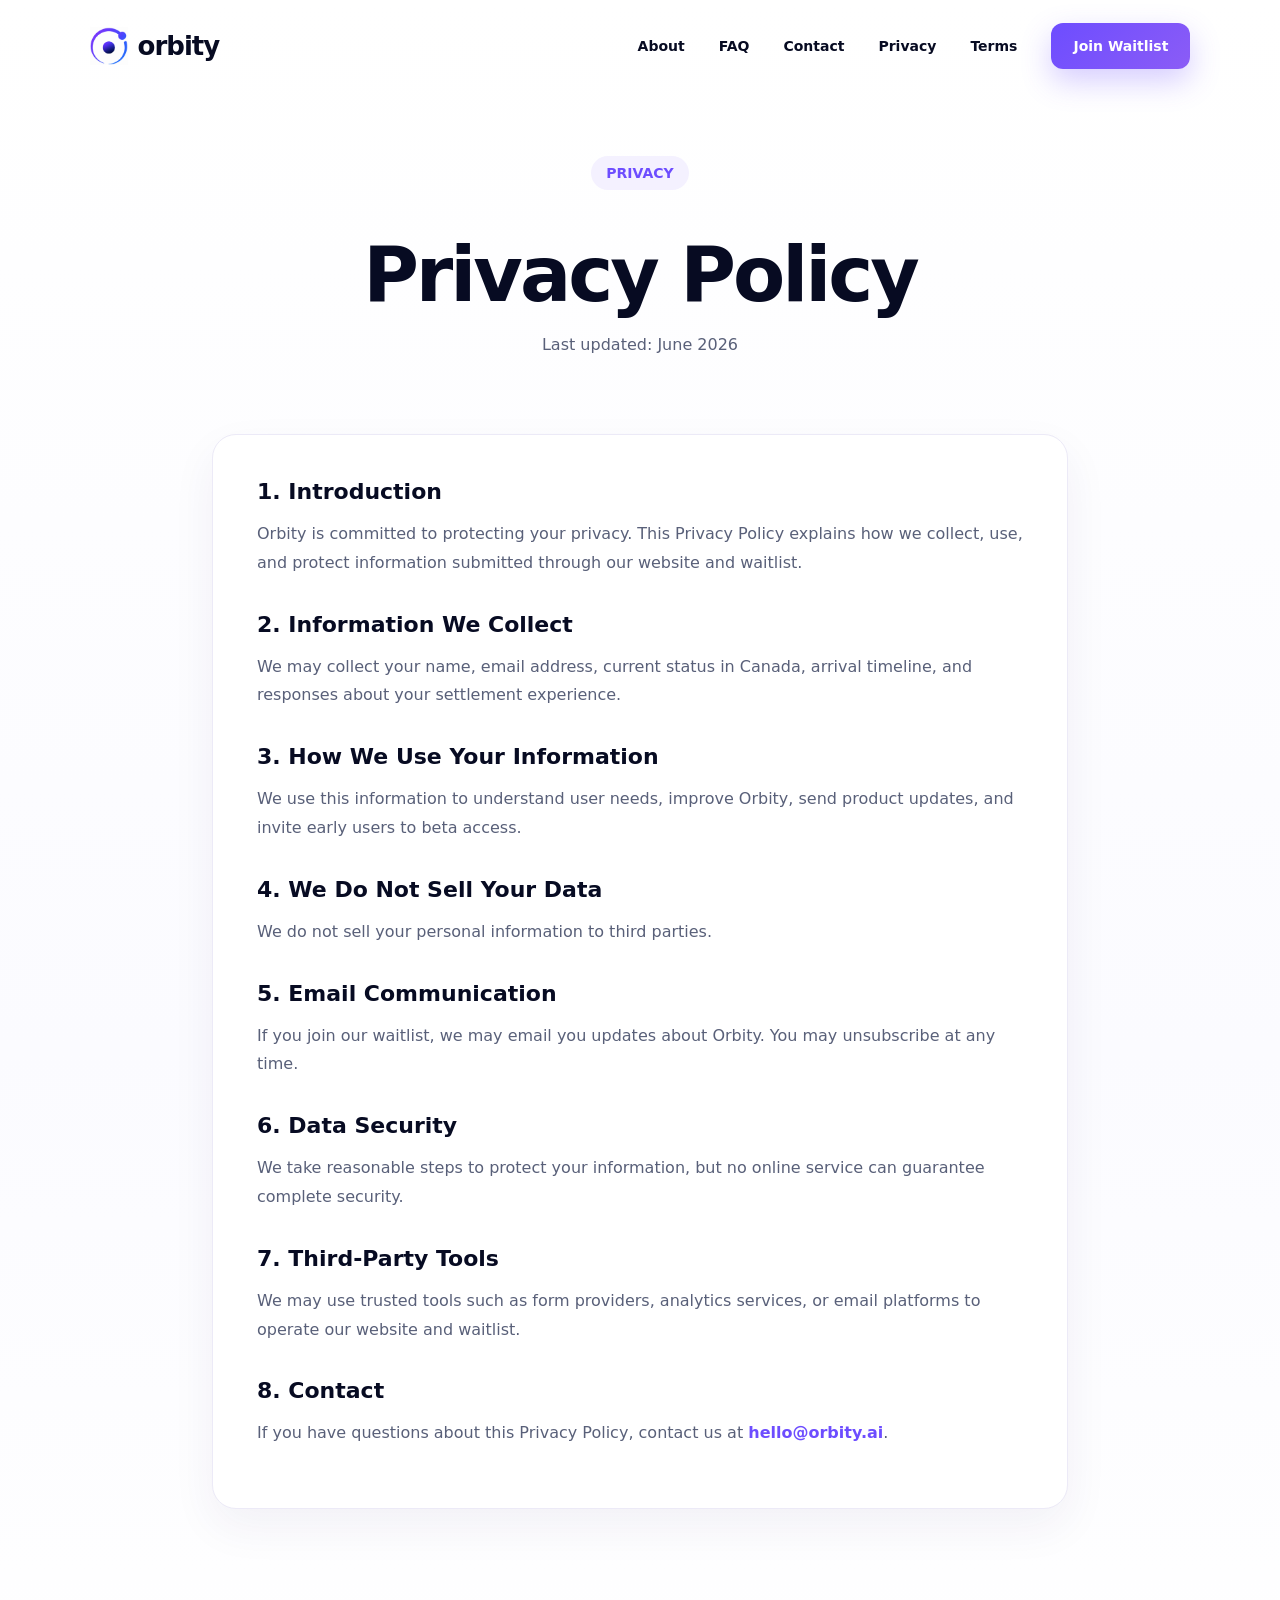
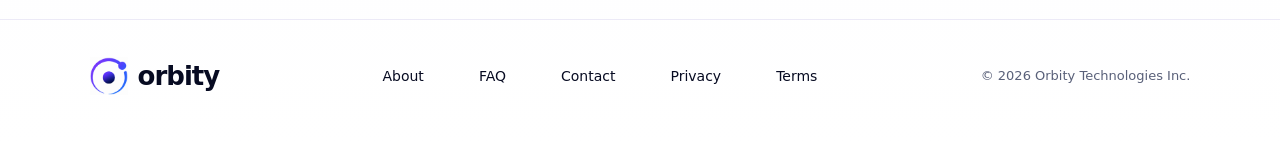
==== privacy.html @ 98863993 "Initial Orbity website" ====
<!doctype html>
<html lang="en">
<head>
  <meta charset="UTF-8" />
  <meta name="viewport" content="width=device-width, initial-scale=1.0" />
  <title>Privacy Policy | Orbity</title>
  <link rel="preconnect" href="https://fonts.googleapis.com">
  <link rel="stylesheet" href="styles.css" />
</head>

<body>
  <header class="nav">
    <a class="brand" href="index.html">
      <img src="images/logo-only.png" alt="Orbity Logo" class="logo-icon">
      <span>orbity</span>
    </a>

    <button
        class="menu-toggle"
        type="button"
        aria-label="Open navigation menu"
        aria-expanded="false"
        >
        ☰
    </button>

    <nav class="nav-links">
      <a href="index.html#about">About</a>
      <a href="faq.html">FAQ</a>
      <a href="contact.html">Contact</a>
      <a href="privacy.html">Privacy</a>
      <a href="terms.html">Terms</a>
      <a class="nav-cta" href="index.html#waitlist">Join Waitlist</a>
    </nav>
  </header>

  <main class="legal-page">
    <section class="legal-hero">
      <div class="pill">PRIVACY</div>
      <h1>Privacy Policy</h1>
      <p>Last updated: June 2026</p>
    </section>

    <section class="legal-content">
      <h2>1. Introduction</h2>
      <p>Orbity is committed to protecting your privacy. This Privacy Policy explains how we collect, use, and protect information submitted through our website and waitlist.</p>

      <h2>2. Information We Collect</h2>
      <p>We may collect your name, email address, current status in Canada, arrival timeline, and responses about your settlement experience.</p>

      <h2>3. How We Use Your Information</h2>
      <p>We use this information to understand user needs, improve Orbity, send product updates, and invite early users to beta access.</p>

      <h2>4. We Do Not Sell Your Data</h2>
      <p>We do not sell your personal information to third parties.</p>

      <h2>5. Email Communication</h2>
      <p>If you join our waitlist, we may email you updates about Orbity. You may unsubscribe at any time.</p>

      <h2>6. Data Security</h2>
      <p>We take reasonable steps to protect your information, but no online service can guarantee complete security.</p>

      <h2>7. Third-Party Tools</h2>
      <p>We may use trusted tools such as form providers, analytics services, or email platforms to operate our website and waitlist.</p>

      <h2>8. Contact</h2>
      <p>If you have questions about this Privacy Policy, contact us at <a href="mailto:hello@orbity.ai">hello@orbity.ai</a>.</p>
    </section>
  </main>

  <footer class="footer">
    <a class="brand" href="index.html">
      <img src="images/logo-only.png" alt="Orbity Logo" class="logo-icon">
      <span>orbity</span>
    </a>

    <div>
      <a href="index.html#about">About</a>
      <a href="faq.html">FAQ</a>
      <a href="contact.html">Contact</a>
      <a href="privacy.html">Privacy</a>
      <a href="terms.html">Terms</a>
    </div>

    <p>© 2026 Orbity Technologies Inc.</p>
  </footer>

  <script src="menu.js"></script>
</body>
</html>
---- styles.css ----
:root{--ink:#070b22;--muted:#596079;--purple:#6d4dff;--violet:#8b5cf6;--blue:#3b82f6;--soft:#f4f1ff;--line:#eceaf7;--shadow:0 20px 60px rgba(45,33,98,.10)}*{box-sizing:border-box}html{scroll-behavior:smooth}body{margin:0;font-family:Inter,system-ui,sans-serif;color:var(--ink);background:linear-gradient(180deg,#fff 0%,#fbfbff 60%,#fff 100%)}a{text-decoration:none;color:inherit}.nav{height:92px;display:flex;align-items:center;justify-content:space-between;padding:0 7vw;max-width:1440px;margin:auto}.brand{display:flex;align-items:center;gap:10px;font-size:26px;font-weight:850;letter-spacing:-1px}.nav-links{display:flex;align-items:center;gap:34px;font-size:14px;font-weight:600}.nav-cta,.button{background:linear-gradient(135deg,var(--purple),var(--violet));color:white;padding:15px 22px;border-radius:12px;box-shadow:0 12px 30px rgba(109,77,255,.28)}.hero{display:grid;grid-template-columns:1fr 1fr;align-items:center;gap:40px;min-height:610px;padding:40px 7vw 80px;max-width:1440px;margin:auto}.pill{display:inline-flex;background:var(--soft);color:var(--purple);font-size:14px;font-weight:850;padding:9px 15px;border-radius:999px;margin-bottom:22px}.hero h1{font-size:clamp(56px,7vw,104px);line-height:.93;letter-spacing:-5px;margin:0 0 28px;font-weight:900}.hero h1 span{display:block;background:linear-gradient(135deg,var(--purple),var(--blue));-webkit-background-clip:text;color:transparent}.hero p{font-size:19px;line-height:1.65;color:#262b45;max-width:590px}.hero-actions{display:flex;align-items:center;gap:28px;margin-top:34px}.button{font-weight:800;display:inline-flex;gap:16px}.early{font-size:14px!important;color:var(--muted)!important;max-width:190px!important}.hero-art{display:grid;place-items:center}.globe{width:min(520px,42vw);aspect-ratio:1;border-radius:50%;background:radial-gradient(circle at 38% 32%,#fff 0 6%,#dcd8ff 22%,#bfc4f8 45%,#eff0ff 80%);box-shadow:inset -45px -25px 90px rgba(109,77,255,.18),0 35px 100px rgba(109,77,255,.15);position:relative}.globe:after{content:"";position:absolute;inset:15%;border-radius:50%;background:linear-gradient(135deg,rgba(255,255,255,.1),rgba(109,77,255,.08));filter:blur(1px)}.orbit{position:absolute;inset:5%;border:2px dashed rgba(109,77,255,.28);border-radius:50%;transform:rotate(18deg) scale(1.2,.55)}.orbit-b{transform:rotate(-24deg) scale(1.25,.55)}.float{position:absolute;width:70px;height:70px;background:white;border-radius:50%;display:grid;place-items:center;color:var(--purple);font-size:28px;font-weight:900;box-shadow:var(--shadow)}.home{top:-22px;left:45%}.doc{left:3%;top:55%}.job{right:2%;top:28%}.heart{right:18%;bottom:3%}section{padding:64px 7vw}.problem,.solution,.steps{max-width:1440px;margin:auto}.problem h2,.solution h2,.steps h2{font-size:31px;letter-spacing:-1.5px;text-align:center;margin:0 0 38px}.cards{display:grid;gap:16px}.six{grid-template-columns:repeat(6,1fr)}.cards article{background:white;border:1px solid var(--line);border-radius:18px;min-height:185px;padding:28px 18px;text-align:center;box-shadow:0 18px 40px rgba(36,31,75,.05)}.cards h3{font-size:16px;margin:0 0 12px}.cards p,.feature-row p,.step-grid p{font-size:14px;color:var(--muted);line-height:1.6;margin:0}.feature-row{display:grid;grid-template-columns:repeat(4,1fr);gap:18px;max-width:1180px;margin:auto}.feature-row article{display:flex;gap:18px;padding:22px;background:white;border-right:1px solid var(--line)}.feature-row article:last-child{border-right:0}.feature-row h3{font-size:16px;margin:0 0 8px}.step-grid{max-width:1040px;margin:auto;display:grid;grid-template-columns:repeat(4,1fr);gap:38px;text-align:center;position:relative}.step-grid strong{width:56px;height:56px;margin:0 auto 22px;border-radius:50%;display:grid;place-items:center;color:#fff;background:linear-gradient(135deg,var(--purple),var(--violet));font-size:23px;box-shadow:0 15px 30px rgba(109,77,255,.25)}.step-grid h3{font-size:15px}.waitlist{max-width:1280px;margin:35px auto 24px;padding:48px;border-radius:24px;background:linear-gradient(135deg,#fbf7ff,#f1ecff);display:grid;grid-template-columns:.85fr 1.6fr;gap:55px}.wait-copy h2{font-size:35px;letter-spacing:-1.5px}.wait-copy p{font-size:18px;color:#3e425c}.wait-form{display:grid;grid-template-columns:1fr 1fr;gap:18px}.wait-form label{font-size:13px;font-weight:800}.wait-form label span{color:var(--purple);margin-right:12px}.wait-form select,.wait-form input{width:100%;margin-top:10px;height:52px;border:1px solid #dedcf0;border-radius:9px;background:white;padding:0 16px;color:#7b8198;font:inherit}.wait-form .email{grid-column:1/2}.wait-form button{border:0;border-radius:10px;background:linear-gradient(135deg,var(--purple),var(--violet));color:white;font-weight:850;font-size:15px;height:52px;align-self:end;cursor:pointer}.wait-form small{grid-column:1/-1;text-align:center;color:#9296aa}.footer{max-width:1440px;margin:auto;padding:35px 7vw 52px;display:flex;align-items:center;justify-content:space-between;border-top:1px solid var(--line)}.footer div{display:flex;gap:55px;font-size:14px}.footer p{font-size:13px;color:var(--muted)}@media(max-width:950px){.hero{grid-template-columns:1fr;text-align:left}.globe{width:min(460px,86vw)}.six,.feature-row,.step-grid,.waitlist{grid-template-columns:1fr}.feature-row article{border-right:0}.wait-form{grid-template-columns:1fr}.wait-form .email{grid-column:auto}.footer{flex-direction:column;gap:24px}.hero h1{letter-spacing:-3px}}@media(max-width:560px){.nav{padding:0 22px}.hero,section{padding-left:22px;padding-right:22px}.hero-actions{flex-direction:column;align-items:flex-start}.waitlist{padding:28px}.hero h1{font-size:58px}}

.hero{
    display:grid;
    grid-template-columns:1fr 1fr;
    align-items:center;
    gap:40px;
    min-height:610px;
    padding:40px 7vw 80px;
    max-width:1440px;
    margin:auto;

    background:#ffffff;
}
.hero-art{

    display:flex;
    justify-content:center;
    align-items:center;

}

.hero-globe{

    width:100%;
    max-width:620px;

    animation: float 6s ease-in-out infinite;

    /* filter: drop-shadow(0 30px 60px rgba(108,93,248,.15)); */

}

.logo-icon{
    width:38px;
    height:38px;
    object-fit:contain;
}

.card-icon{
    display:flex;
    justify-content:center;
    align-items:center;
    margin-bottom:18px;
}

.card-icon img{
    width:42px;
    height:42px;
    object-fit:contain;
}

.feature-icon{

    width:64px;
    height:64px;

    flex:0 0 64px;

    display:flex;
    justify-content:center;
    align-items:center;

}

.feature-icon img{

    width:80px;
    height:80px;

    object-fit:contain;

}

.faq-page{
  max-width:900px;
  margin:0 auto;
  padding:70px 22px 100px;
}

.faq-hero{
  text-align:center;
  /* margin-bottom:48px; */
}

.faq-hero h1{
  font-size:clamp(42px,6vw,72px);
  letter-spacing:-3px;
  margin:18px 0;
}

.faq-hero p{
  font-size:18px;
  color:var(--muted);
  max-width:680px;
  margin:0 auto;
}

.faq-list{
  display:grid;
  gap:16px;
}

.faq-list details{
  background:white;
  border:1px solid var(--line);
  border-radius:18px;
  padding:22px 24px;
  box-shadow:0 12px 35px rgba(45,33,98,.05);
}

.faq-list summary{
  cursor:pointer;
  font-weight:800;
  font-size:18px;
}

.faq-list p{
  margin:16px 0 0;
  color:var(--muted);
  line-height:1.7;
}

.contact-page{

max-width:1280px;

margin:auto;

padding:80px 7vw;

}

.contact-hero{

text-align:center;

/* margin-bottom:70px; */

}

.contact-hero h1{

font-size:clamp(48px,6vw,80px);

letter-spacing:-3px;

margin:18px 0;

}

.contact-hero p{

font-size:20px;

color:var(--muted);

max-width:700px;

margin:auto;

line-height:1.7;

}

.contact-container {
  display: flex;
  flex-direction: column;
  gap: 60px;
  align-items: stretch;
  max-width: 800px;
  margin: 0 auto;
}

.contact-info,
.contact-form {
  width: 100%;
}
.contact-info h2{

font-size:34px;

margin-bottom:18px;

}

.contact-info p{

color:var(--muted);

line-height:1.8;

}

.info-box{

margin-top:28px;

padding:24px;

background:#faf9ff;

border:1px solid var(--line);

border-radius:18px;

}

.info-box h4{

margin:0 0 8px;

}

.contact-form{

display:grid;

gap:22px;

}

.contact-form label{

display:flex;

flex-direction:column;

gap:10px;

font-weight:700;

}

.contact-form input,

.contact-form textarea{

padding:16px 18px;

border:1px solid #dedcf0;

border-radius:12px;

font:inherit;

background:white;

}

.contact-form textarea{

height:170px;

resize:vertical;

}

.contact-form button{

height:58px;

border:none;

border-radius:14px;

font-weight:800;

font-size:16px;

background:linear-gradient(135deg,var(--purple),var(--violet));

color:white;

cursor:pointer;

transition:.25s;

}

.contact-form button:hover{

transform:translateY(-2px);

box-shadow:0 20px 40px rgba(109,77,255,.25);

}

.menu-toggle {
  display: none;
  border: 0;
  background: transparent;
  color: inherit;
  font-size: 30px;
  cursor: pointer;
}

@media(max-width:900px){

.contact-container{

grid-template-columns:1fr;

}

}

.legal-page{
  max-width:900px;
  margin:0 auto;
  padding:80px 22px 110px;
}

.legal-hero{
  text-align:center;
  /* margin-bottom:50px; */
}

.legal-hero h1{
  font-size:clamp(46px,6vw,76px);
  letter-spacing:-3px;
  margin:18px 0 10px;
}

.legal-hero p{
  color:var(--muted);
}

.legal-content{
  background:white;
  border:1px solid var(--line);
  border-radius:24px;
  padding:44px;
  box-shadow:0 18px 45px rgba(45,33,98,.06);
}

.legal-content h2{
  font-size:22px;
  margin:34px 0 12px;
}

.legal-content h2:first-child{
  margin-top:0;
}

.legal-content p{
  color:var(--muted);
  line-height:1.8;
}

.legal-content a{
  color:var(--purple);
  font-weight:700;
}

.faq-page {
    padding-top: 0;
  }

  .contact-page{
    padding-top: 0;
  }
  .legal-page{
    padding-top: 0;
  }


.thankyou-hero {
  text-align: center;
}

.thankyou-icon {
  width: 72px;
  height: 72px;
  margin: 0 auto 24px;
  border-radius: 999px;
  background: #6c3bff;
  color: #ffffff;
  display: flex;
  align-items: center;
  justify-content: center;
  font-size: 38px;
  font-weight: 800;
}

.thankyou-hero .button {
  margin-top: 28px;
}

@keyframes float{

0%{

transform:translateY(0px);

}

50%{

transform:translateY(-15px);

}

100%{

transform:translateY(0px);

}

}

@media (max-width: 768px) {
  .hero-art {
    display: none;
  }

  .hero {
    grid-template-columns: 1fr;
  }

  .hero-copy {
    width: 100%;
  }

  .footer > div {
    display: flex;
    flex-direction: column;
    align-items: center;
    gap: 14px;
  }

  body {
    padding-top: 80px; 
  }

  .nav {
    position: fixed;
    top: 0;
    left: 0;
    right: 0;
    z-index: 2000;

    width: 100%;
    background: white;
    border-bottom: 1px solid rgba(124, 58, 237, 0.15);  }

  .menu-toggle {
    display: block;
    position: static;
    margin-left: auto;
  }

  .nav-links {
    display: none;
    position: absolute;
    top: calc(100% + 10px);
    right: 20px;
    z-index: 2001;

    flex-direction: column;
    align-items: stretch;
    gap: 16px;

    min-width: 210px;
    padding: 22px;
    background: white;
    border-radius: 16px;
    box-shadow: 0 12px 35px rgb(0 0 0 / 12%);
  }

  .nav-links.open {
    display: flex;
  }

  .nav-links.open a {
    display: block;
    width: 100%;
  }

  .faq-page {
    padding-top: 0;
  }

  .contact-page{
    padding-top: 0;
  }
  .legal-page{
    padding-top: 0;
  }


}
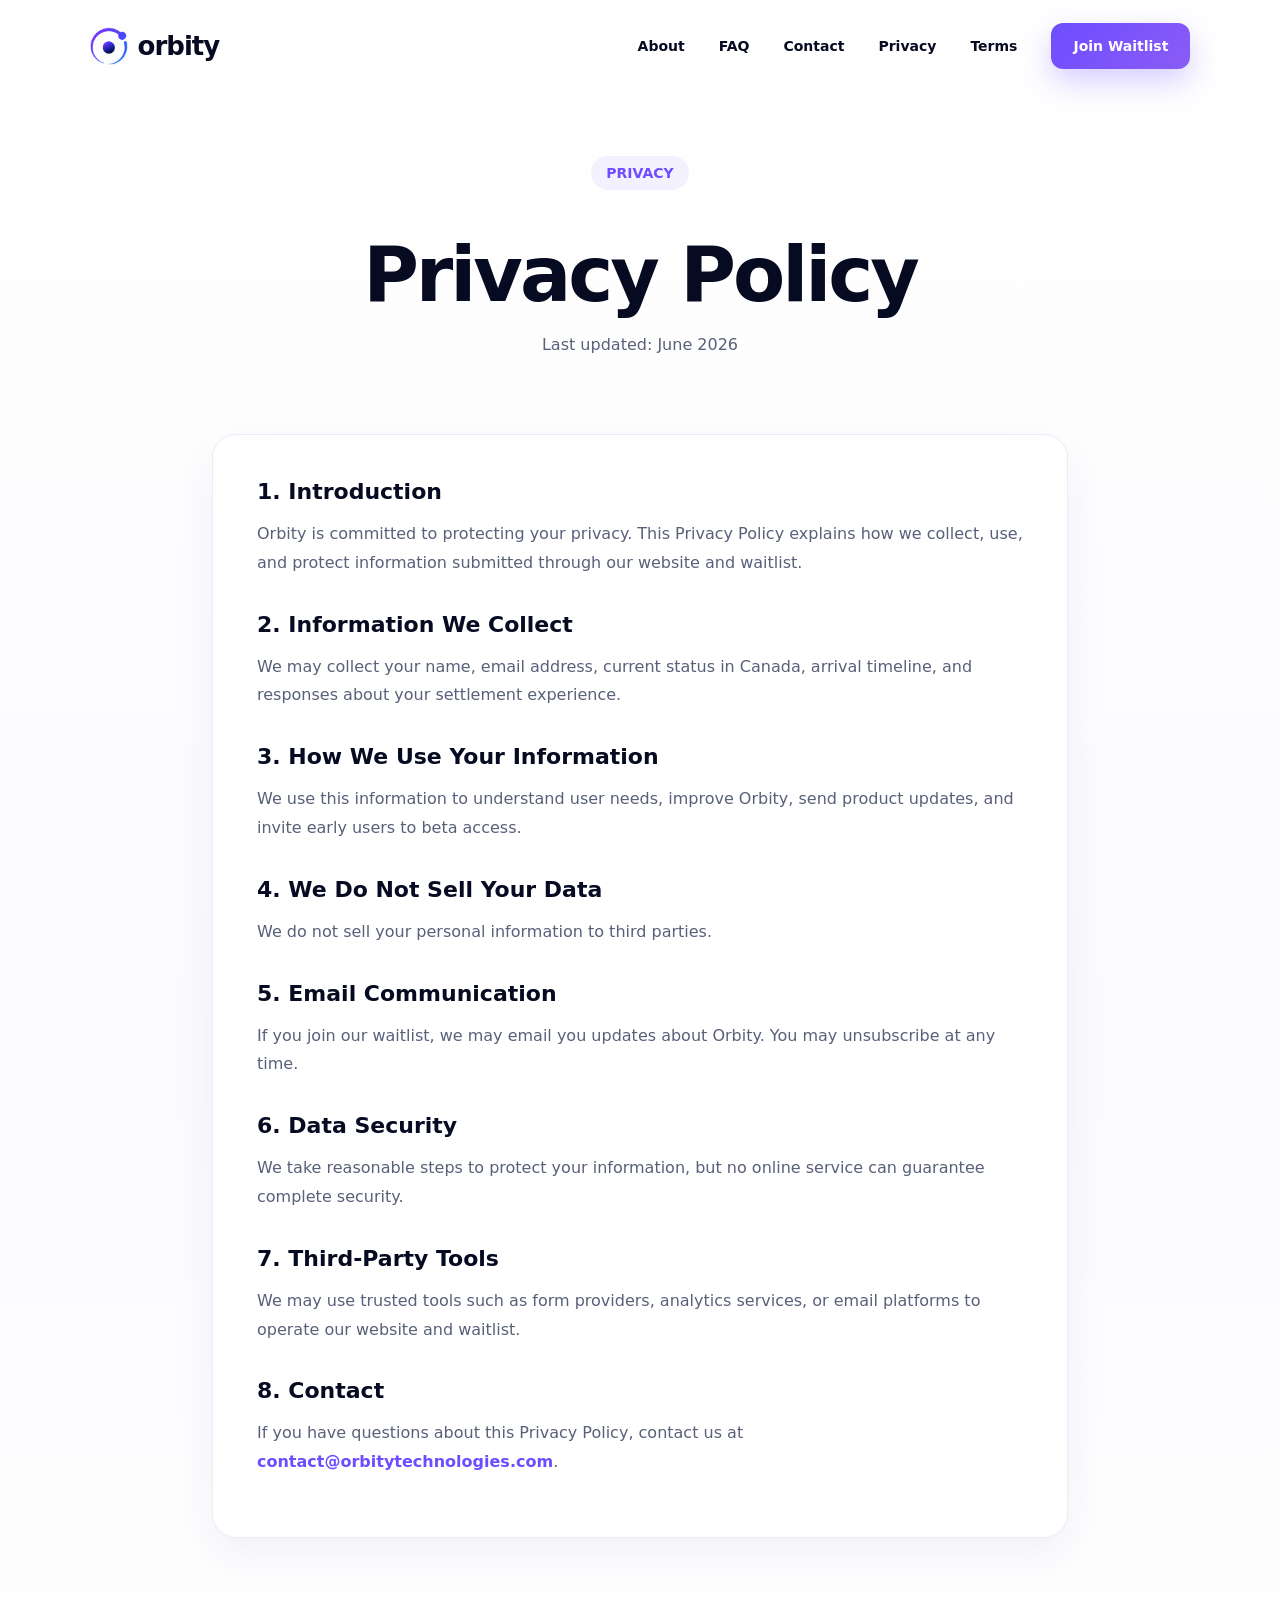
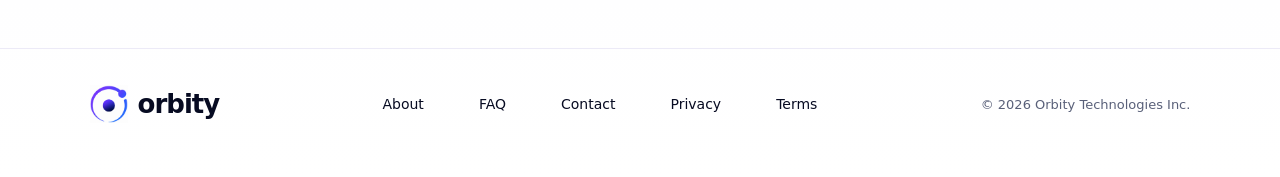
==== commit af72caf2: "Modify email address for privacy and terms" ====
--- a/privacy.html
+++ b/privacy.html
@@ -64,7 +64,7 @@
       <p>We may use trusted tools such as form providers, analytics services, or email platforms to operate our website and waitlist.</p>
 
       <h2>8. Contact</h2>
-      <p>If you have questions about this Privacy Policy, contact us at <a href="mailto:hello@orbity.ai">hello@orbity.ai</a>.</p>
+      <p>If you have questions about this Privacy Policy, contact us at <a href="mailto:contact@orbitytechnologies.com">contact@orbitytechnologies.com</a>.</p>
     </section>
   </main>
 
